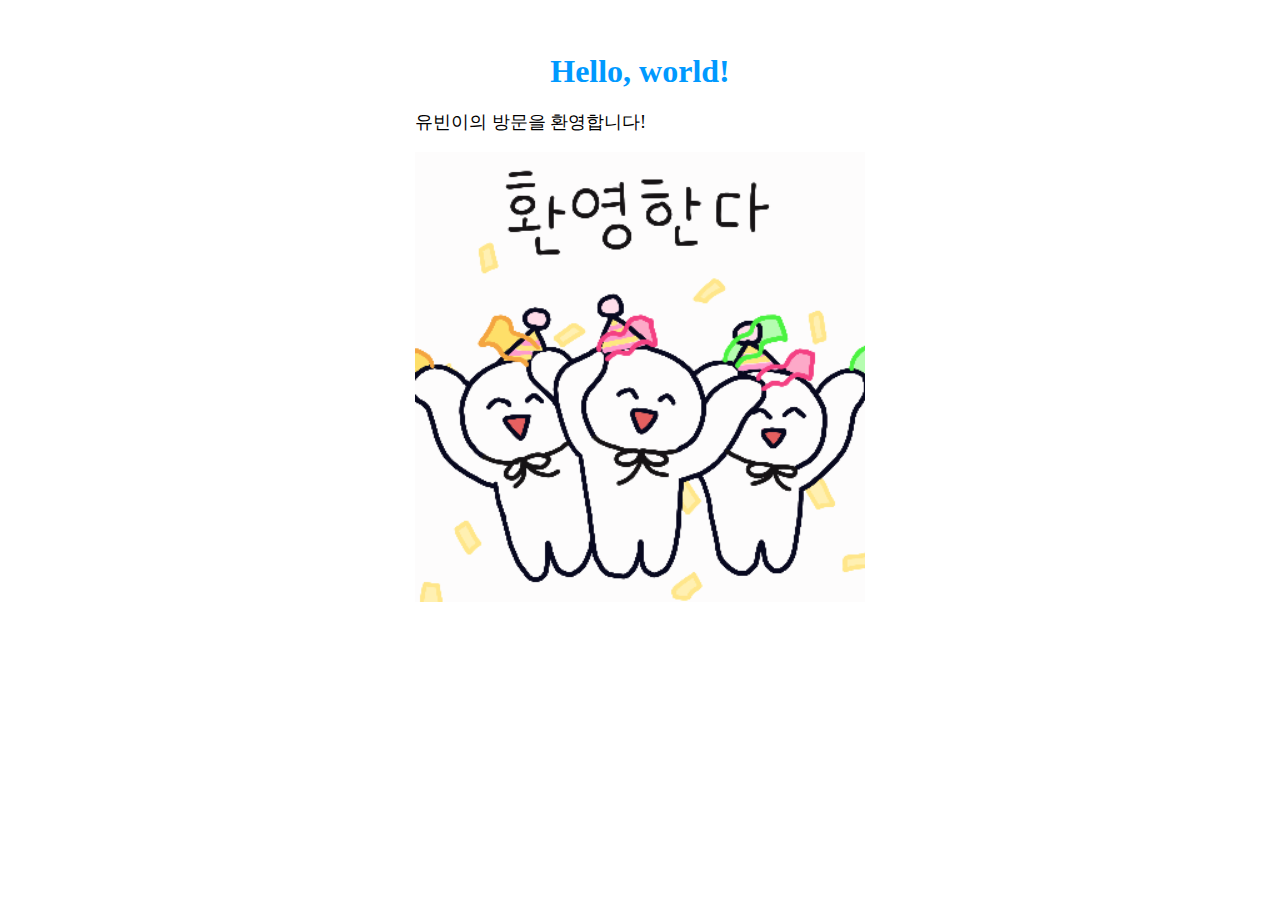
==== index.html @ f40cabe1 "Add files via upload" ====
<!DOCTYPE html>
<html>
  <head>
    <title>Hello, world!</title>
    <link rel="stylesheet" href="style.css">
  </head>
  <body>
    <div class="container">
      <h1>Hello, world!</h1>
      <p>유빈이의 방문을 환영합니다!</p>
      <img src="img/welcome.gif" alt="image" class="responsive-image">
    <div>
  </body>
</html>
---- style.css ----
body {
    margin: 0;
    padding: 0;
    font-size: 18px
  }
  
  .container{
    margin: 0 auto;
    padding: 2rem 4rem;
    max-width: 450px;
  }
  
  h1 {
    font-size: 2rem;
    text-align: center;
    color: #0099ff;
    margin-bottom: 20px;
  }

  .responsive-image {
    width: 100%;
    height: auto;
    max-width: 1000px; /* 이미지 최대 너비 지정 */
  }
  
  @media (max-width: 768px) {
    .responsive-image {
      max-width: 500px; /* 화면 너비가 768px 이하인 경우 이미지 최대 너비를 500px로 조정 */
    }
  }
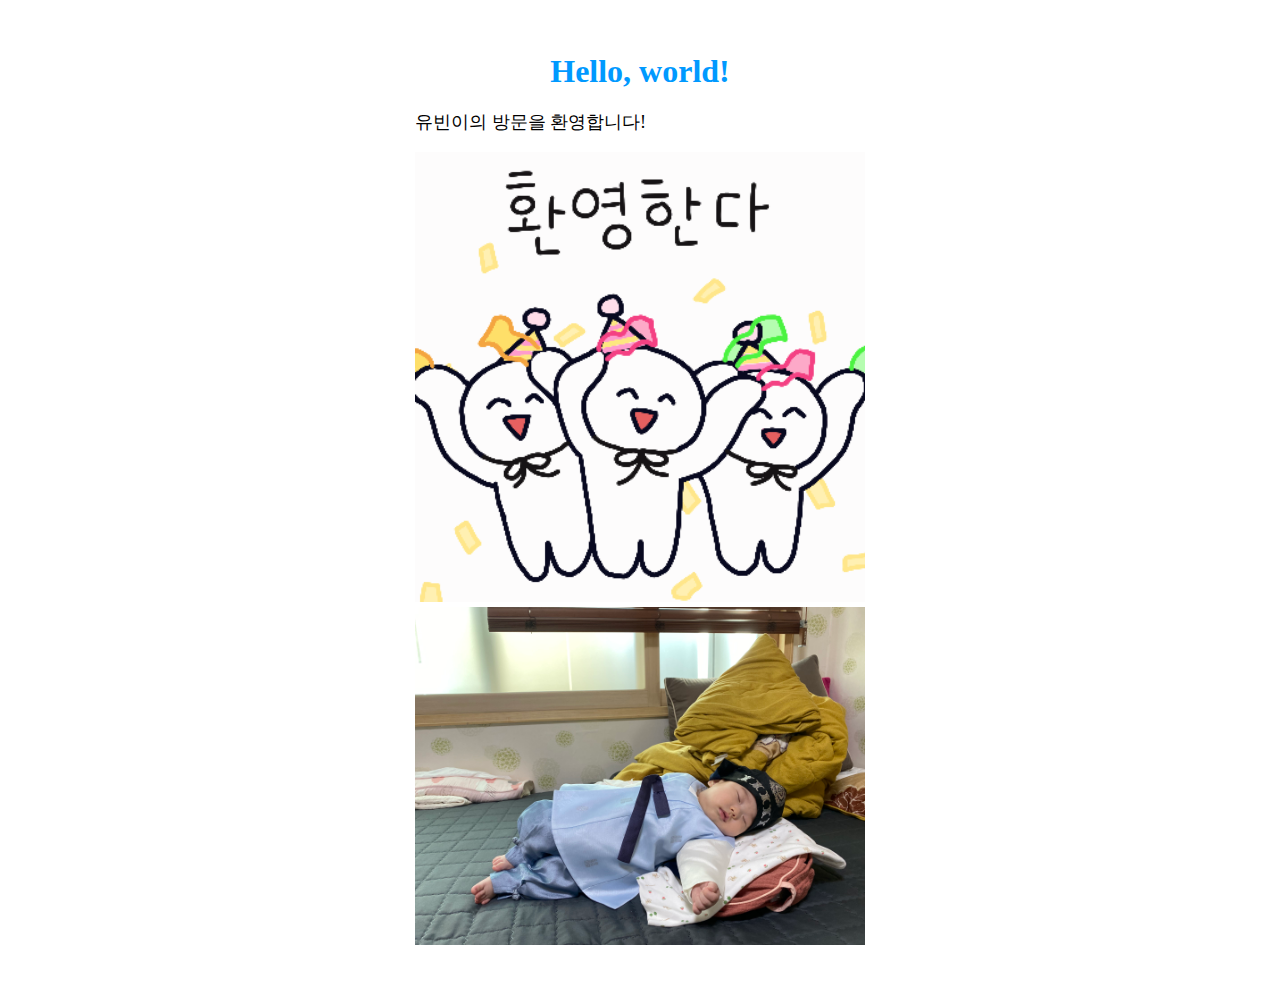
==== commit 53001ff2: "Update index.html" ====
--- a/index.html
+++ b/index.html
@@ -9,6 +9,7 @@
       <h1>Hello, world!</h1>
       <p>유빈이의 방문을 환영합니다!</p>
       <img src="img/welcome.gif" alt="image" class="responsive-image">
+      <img src="img/hc1.jpg" alt="image" class="responsive-image">
     <div>
   </body>
-</html>+</html>
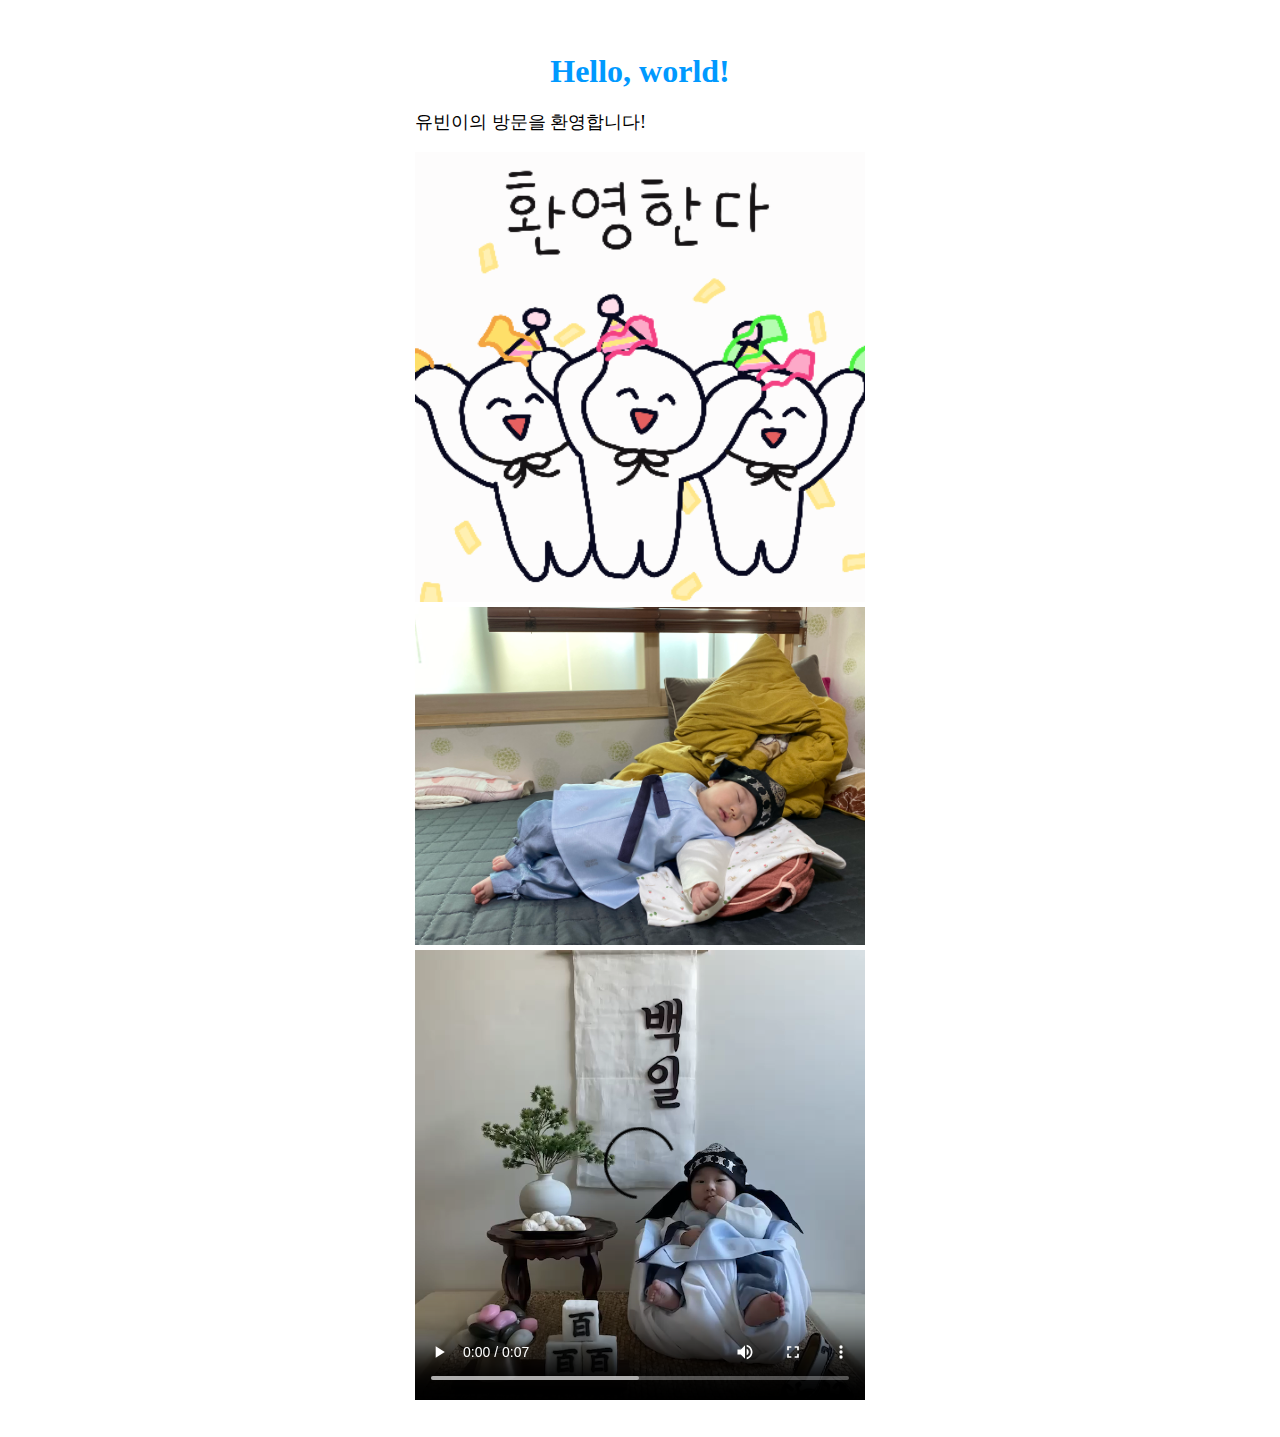
==== commit 847dde52: "Update index.html" ====
--- a/index.html
+++ b/index.html
@@ -10,6 +10,10 @@
       <p>유빈이의 방문을 환영합니다!</p>
       <img src="img/welcome.gif" alt="image" class="responsive-image">
       <img src="img/hc1.jpg" alt="image" class="responsive-image">
+      <video width=100% height=auto class="video" autoplay controls>
+        <source src="img/video_hc1.mp4" type="video/mp4">
+        <strong>Your browser does not support the video tag.</strong>
+      </video>
     <div>
   </body>
 </html>
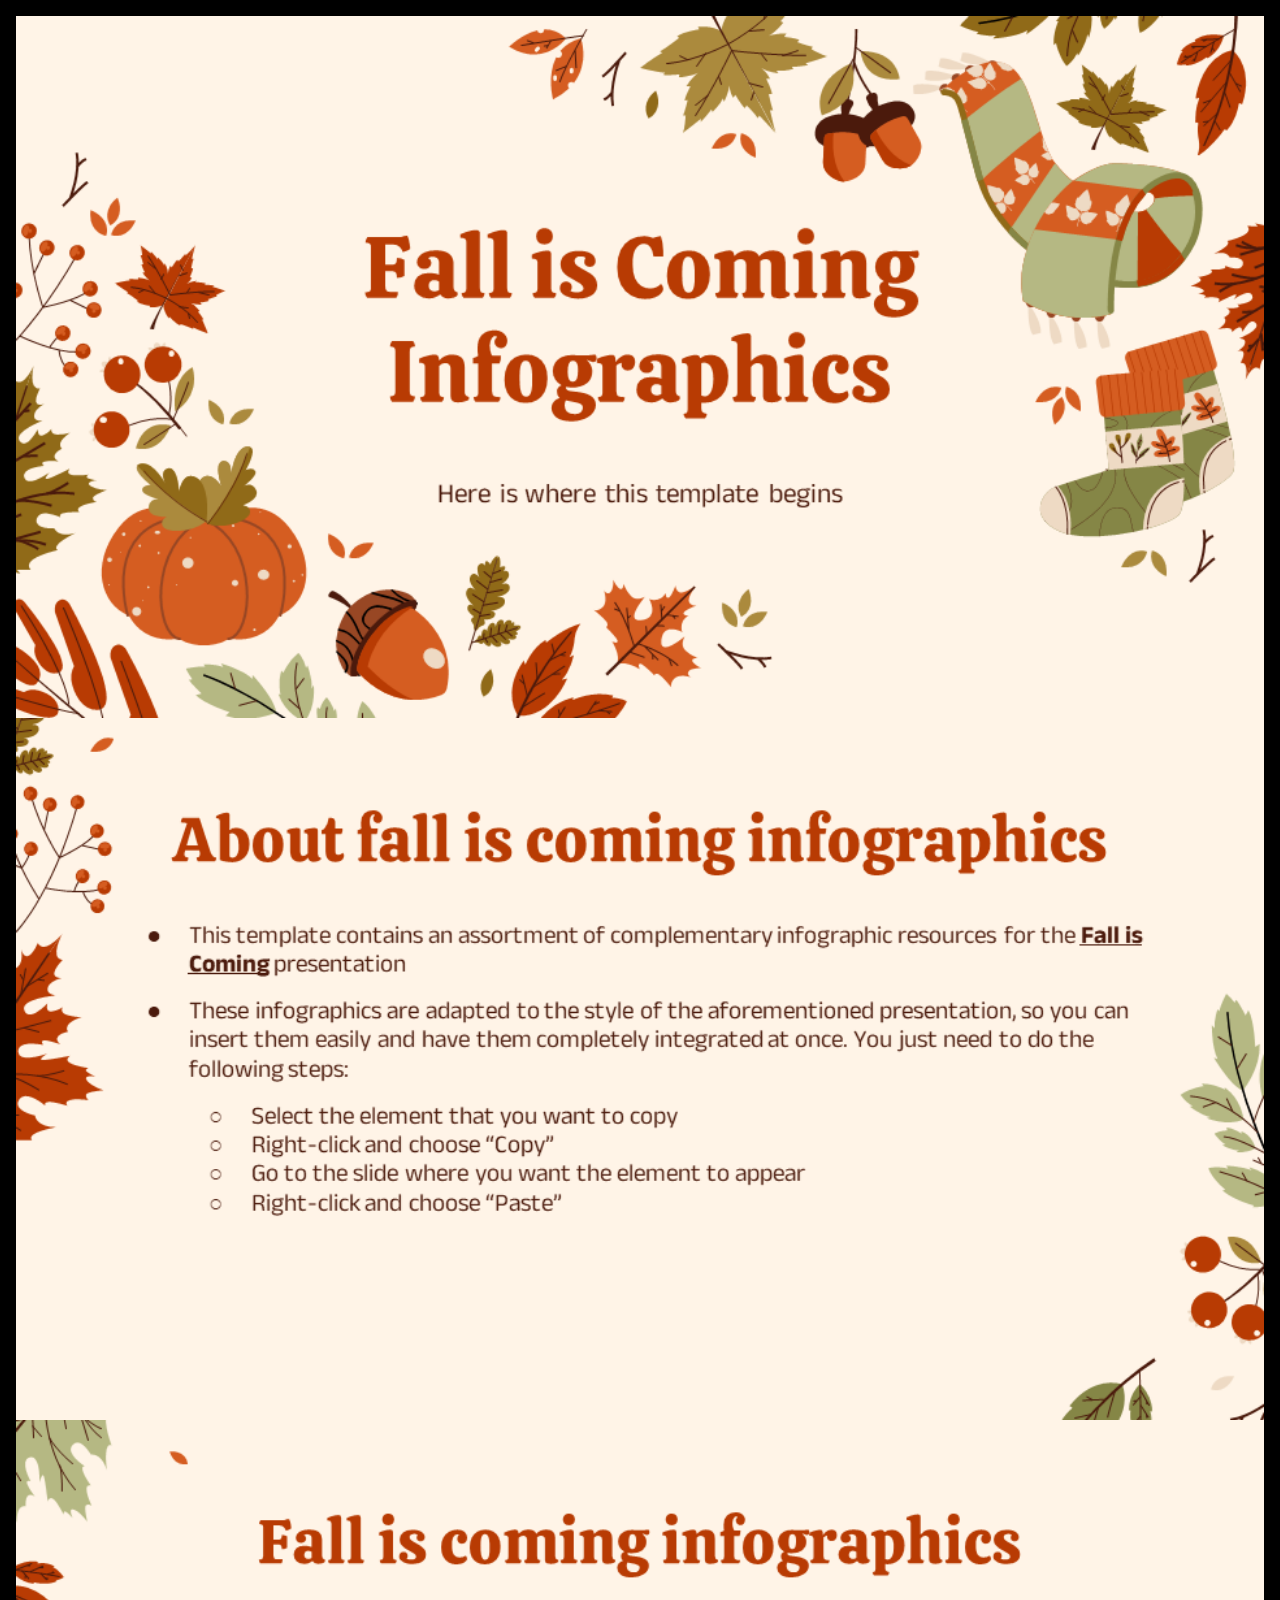
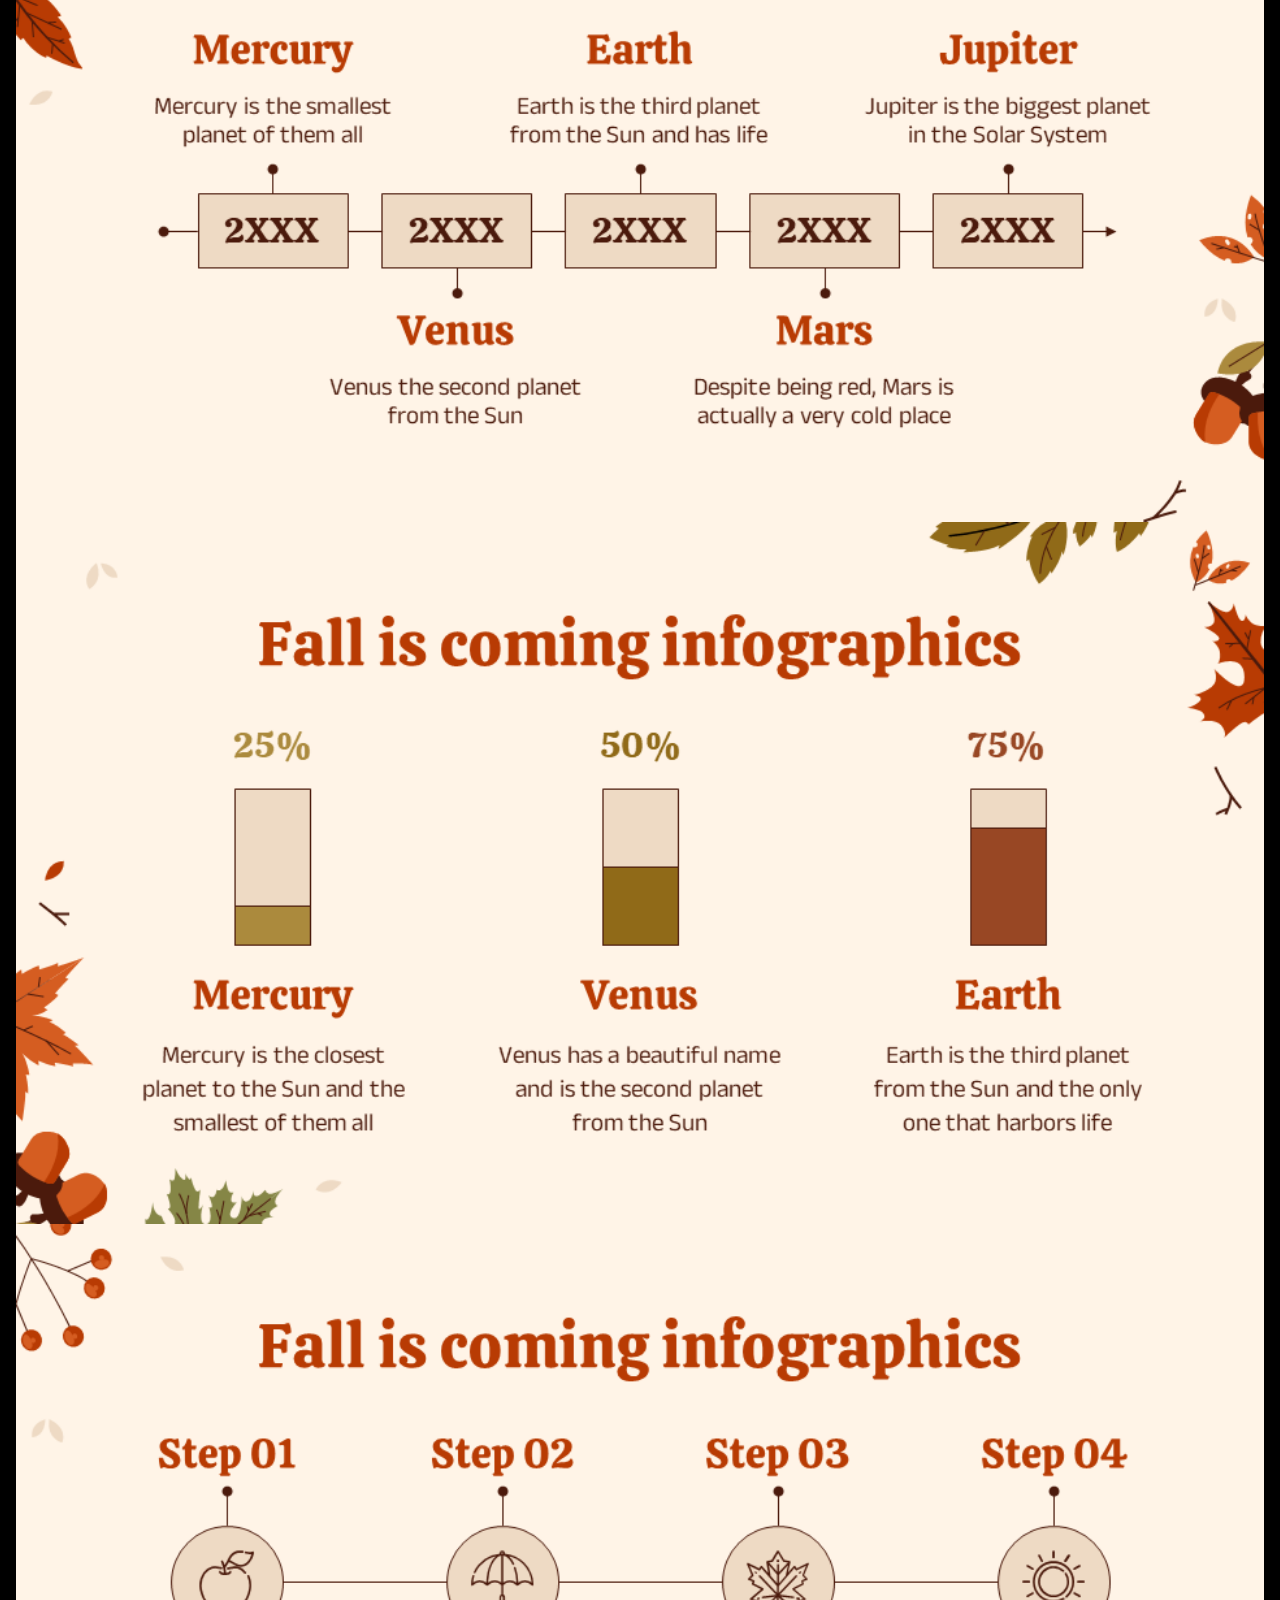
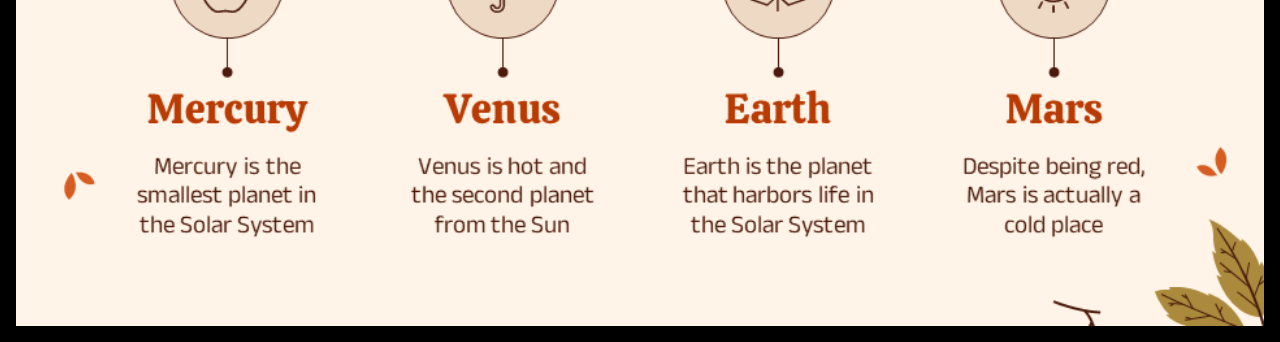
==== commit bc66c614: "Add files via upload" ====
--- a/index.html
+++ b/index.html
@@ -1,19 +1,20 @@
 <!DOCTYPE html>
 <html>
-  <head>
-    <title>Hello, world!</title>
-    <link rel="stylesheet" href="style.css">
-  </head>
-  <body>
-    <div class="container">
-      <h1>Hello, world!</h1>
-      <p>유빈이의 방문을 환영합니다!</p>
-      <img src="img/welcome.gif" alt="image" class="responsive-image">
-      <img src="img/hc1.jpg" alt="image" class="responsive-image">
-      <video width=100% height=auto class="video" autoplay controls>
-        <source src="img/video_hc1.mp4" type="video/mp4">
-        <strong>Your browser does not support the video tag.</strong>
-      </video>
-    <div>
-  </body>
-</html>
+
+<head>
+  <title>welcome</title>
+  <meta name="viewport" content="width=device-width, initial-scale=1.0">
+  <link rel="stylesheet" href="style.css">
+</head>
+
+<body bgcolor='black'>
+  <div class="container">
+    <img src="img/sd1.PNG" alt="image" class="responsive-image">
+    <img src="img/sd2.PNG" alt="image" class="responsive-image">
+    <img src="img/sd3.PNG" alt="image" class="responsive-image">
+    <img src="img/sd4.PNG" alt="image" class="responsive-image">
+    <img src="img/sd5.PNG" alt="image" class="responsive-image">
+  </div>
+</body>
+
+</html>--- a/style.css
+++ b/style.css
@@ -6,9 +6,14 @@
   
   .container{
     margin: 0 auto;
-    padding: 2rem 4rem;
-    max-width: 450px;
+    padding: 1rem;
+    max-width: auto;
   }
+
+  .imageContainer{
+    text-align: center;
+    max-width: auto;
+    }
   
   h1 {
     font-size: 2rem;
@@ -20,11 +25,11 @@
   .responsive-image {
     width: 100%;
     height: auto;
-    max-width: 1000px; /* 이미지 최대 너비 지정 */
+    vertical-align: bottom;
   }
   
   @media (max-width: 768px) {
     .responsive-image {
-      max-width: 500px; /* 화면 너비가 768px 이하인 경우 이미지 최대 너비를 500px로 조정 */
+      max-width: 500px;
     }
   }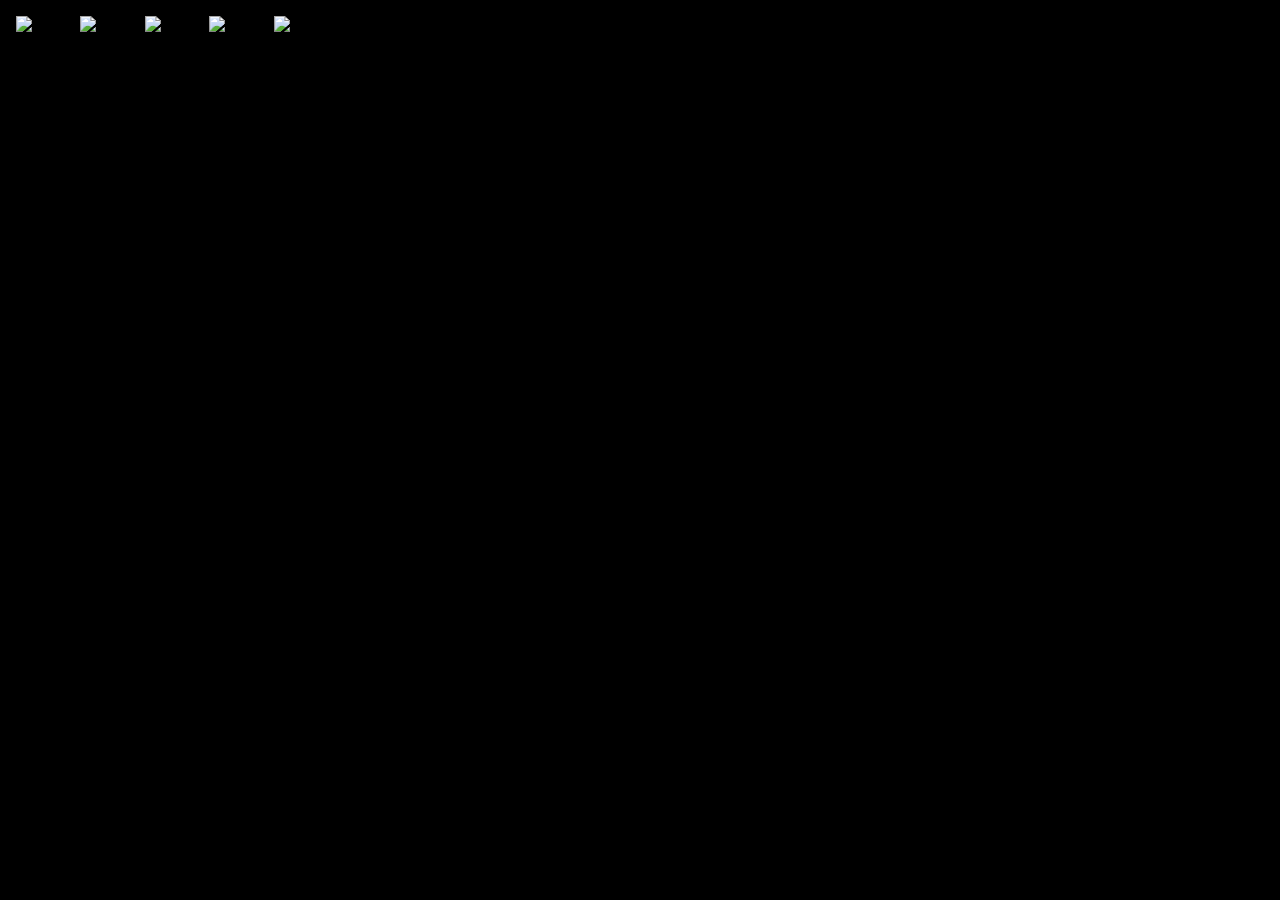
==== commit c38035da: "Update index.html" ====
--- a/index.html
+++ b/index.html
@@ -9,12 +9,12 @@
 
 <body bgcolor='black'>
   <div class="container">
-    <img src="img/sd1.PNG" alt="image" class="responsive-image">
-    <img src="img/sd2.PNG" alt="image" class="responsive-image">
-    <img src="img/sd3.PNG" alt="image" class="responsive-image">
-    <img src="img/sd4.PNG" alt="image" class="responsive-image">
-    <img src="img/sd5.PNG" alt="image" class="responsive-image">
+    <img src="img/1.PNG" alt="image" class="responsive-image">
+    <img src="img/2.PNG" alt="image" class="responsive-image">
+    <img src="img/3.PNG" alt="image" class="responsive-image">
+    <img src="img/4.PNG" alt="image" class="responsive-image">
+    <img src="img/5.PNG" alt="image" class="responsive-image">
   </div>
 </body>
 
-</html>+</html>
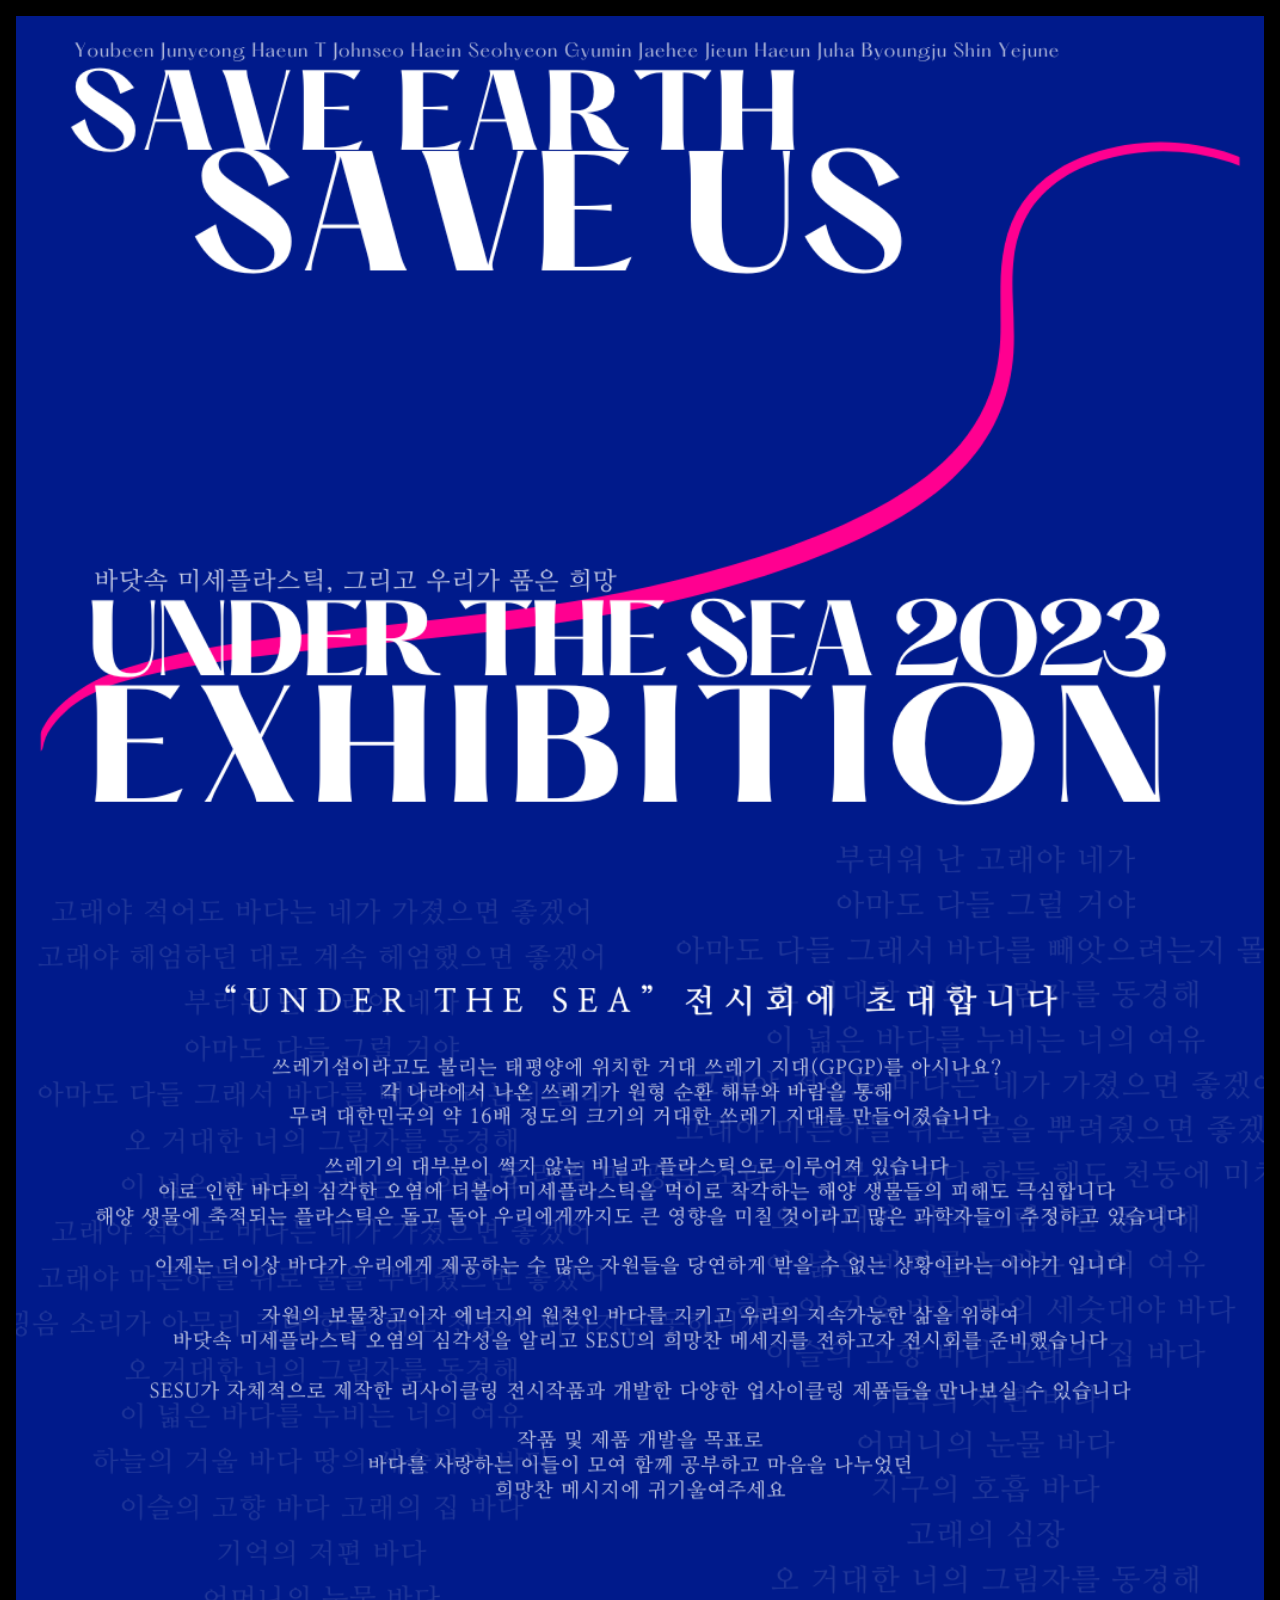
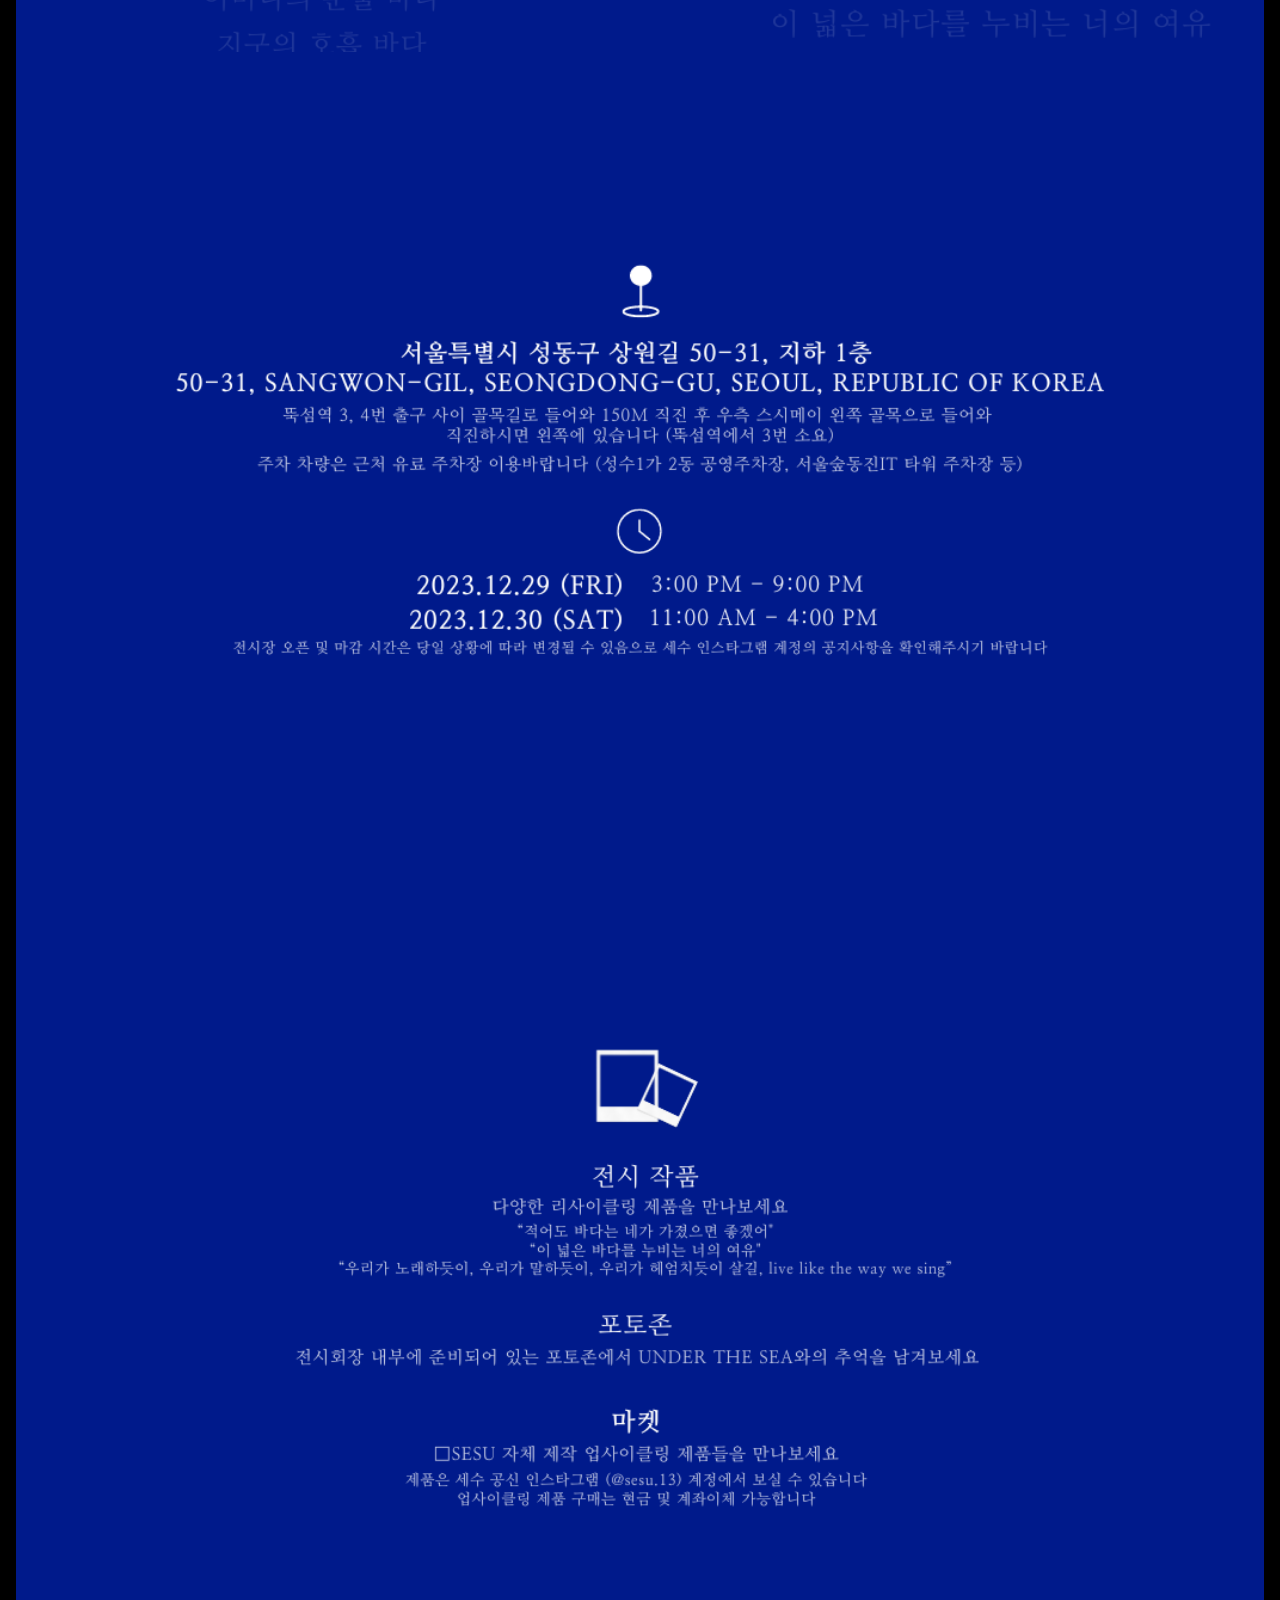
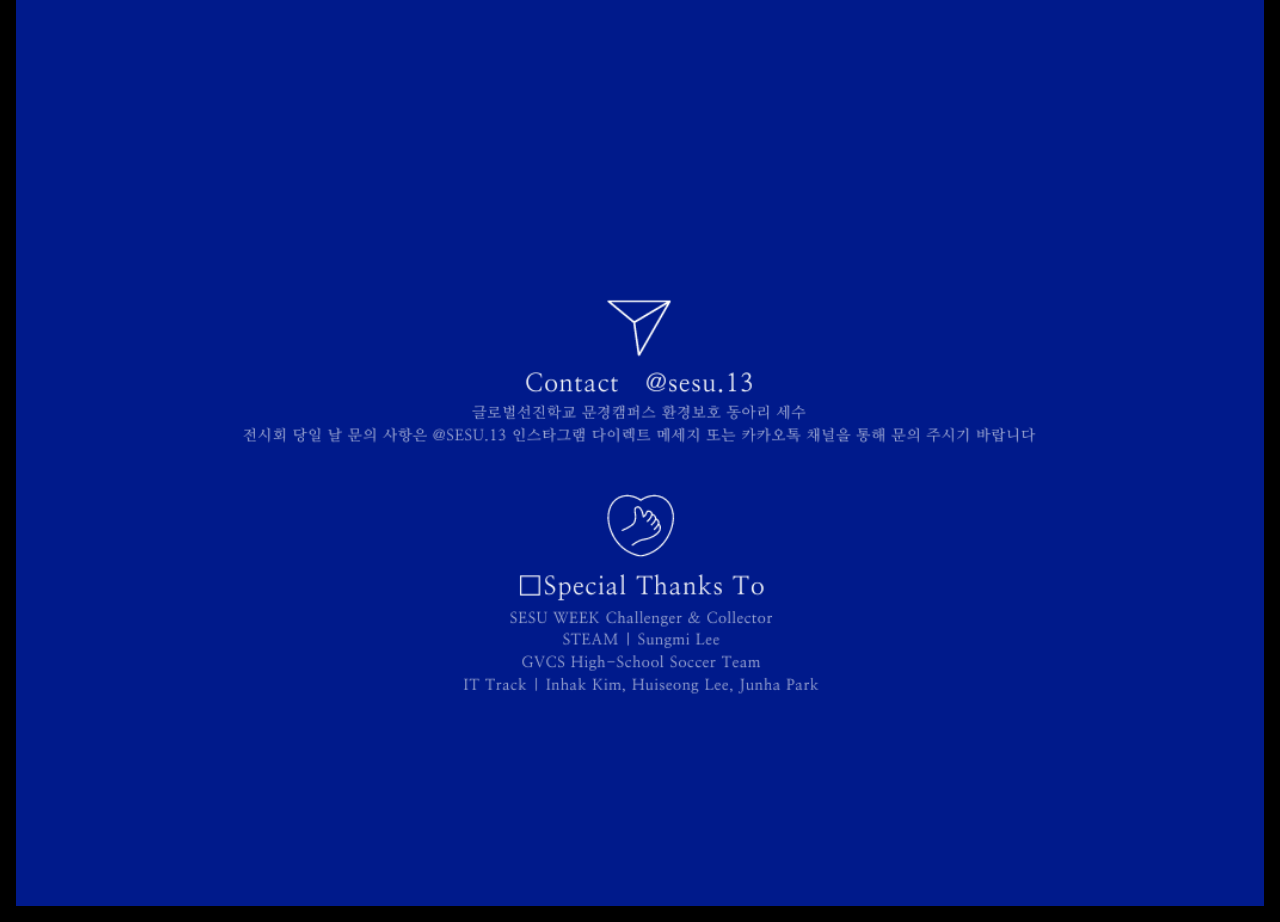
==== commit 8e512549: "Update index.html" ====
--- a/index.html
+++ b/index.html
@@ -9,11 +9,11 @@
 
 <body bgcolor='black'>
   <div class="container">
-    <img src="img/1.PNG" alt="image" class="responsive-image">
-    <img src="img/2.PNG" alt="image" class="responsive-image">
-    <img src="img/3.PNG" alt="image" class="responsive-image">
-    <img src="img/4.PNG" alt="image" class="responsive-image">
-    <img src="img/5.PNG" alt="image" class="responsive-image">
+    <img src="img/1.png" alt="image" class="responsive-image">
+    <img src="img/2.png" alt="image" class="responsive-image">
+    <img src="img/3.png" alt="image" class="responsive-image">
+    <img src="img/4.png" alt="image" class="responsive-image">
+    <img src="img/5.png" alt="image" class="responsive-image">
   </div>
 </body>
 
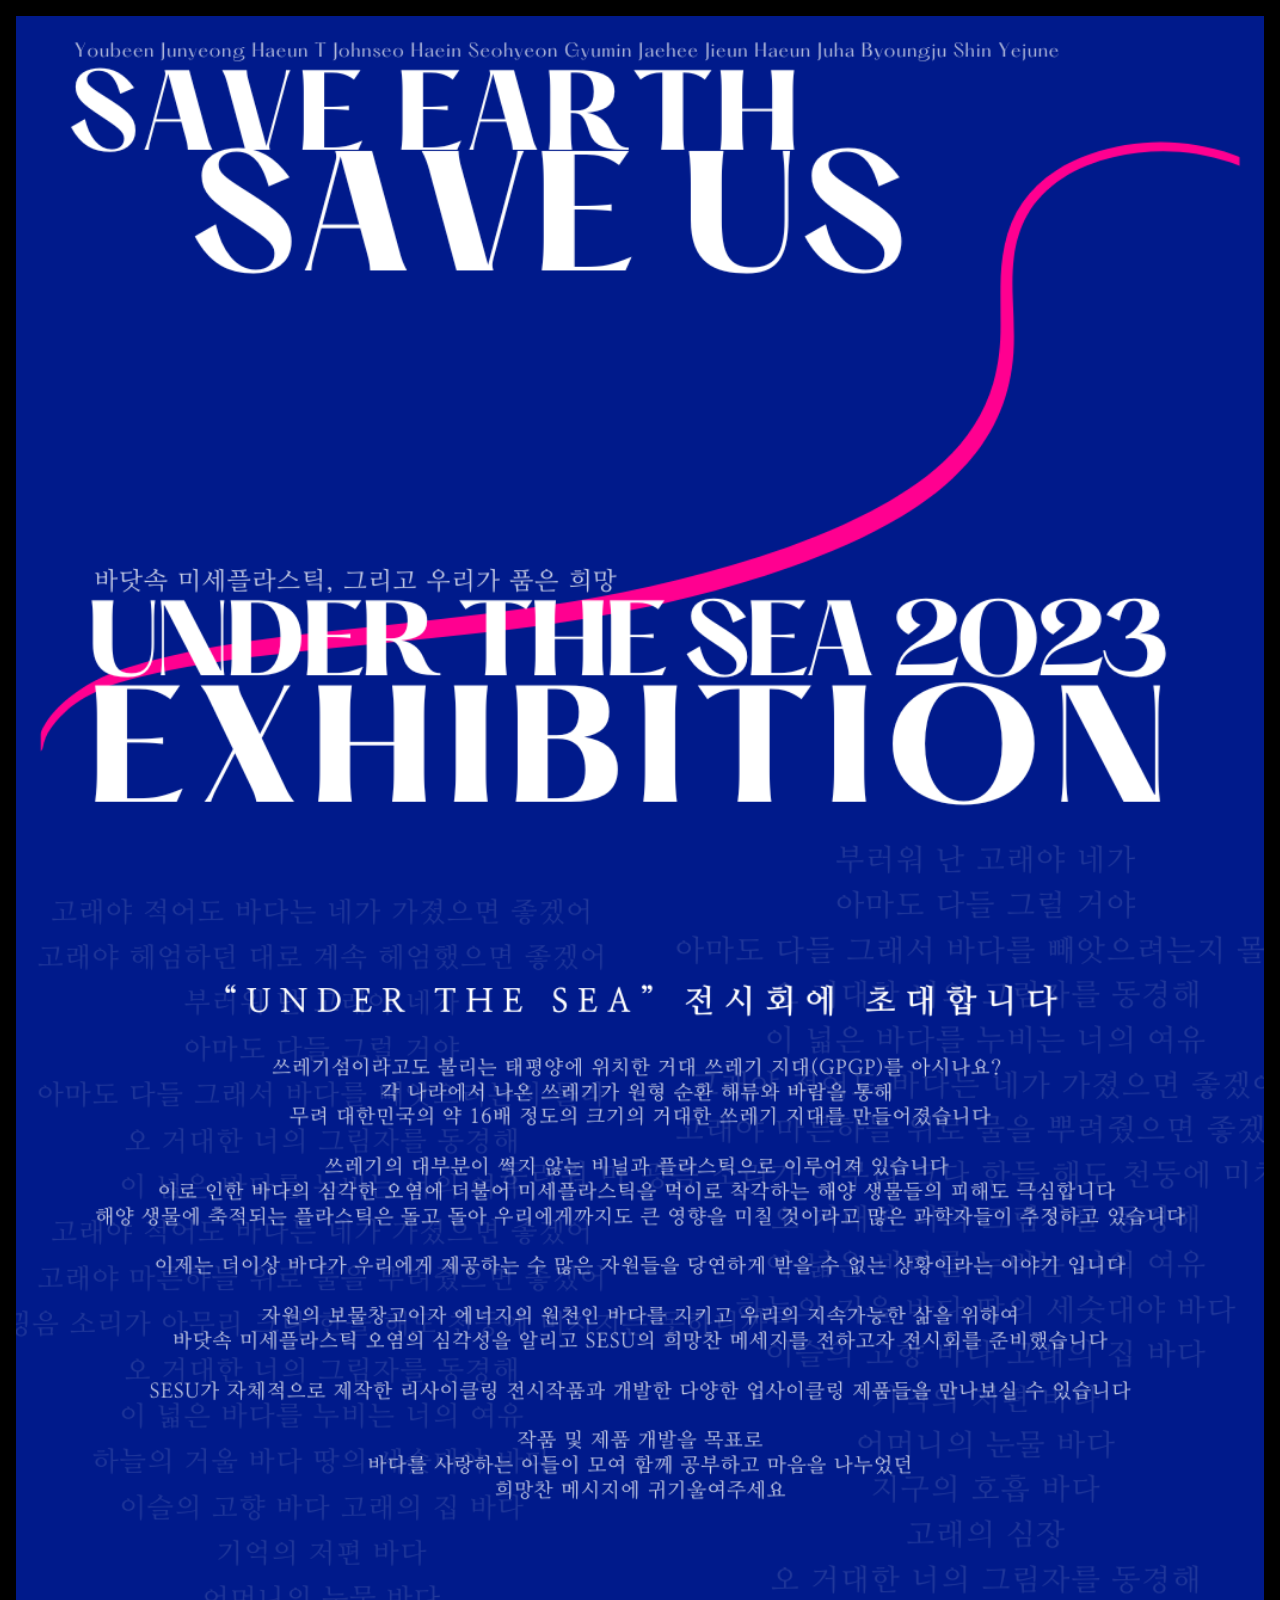
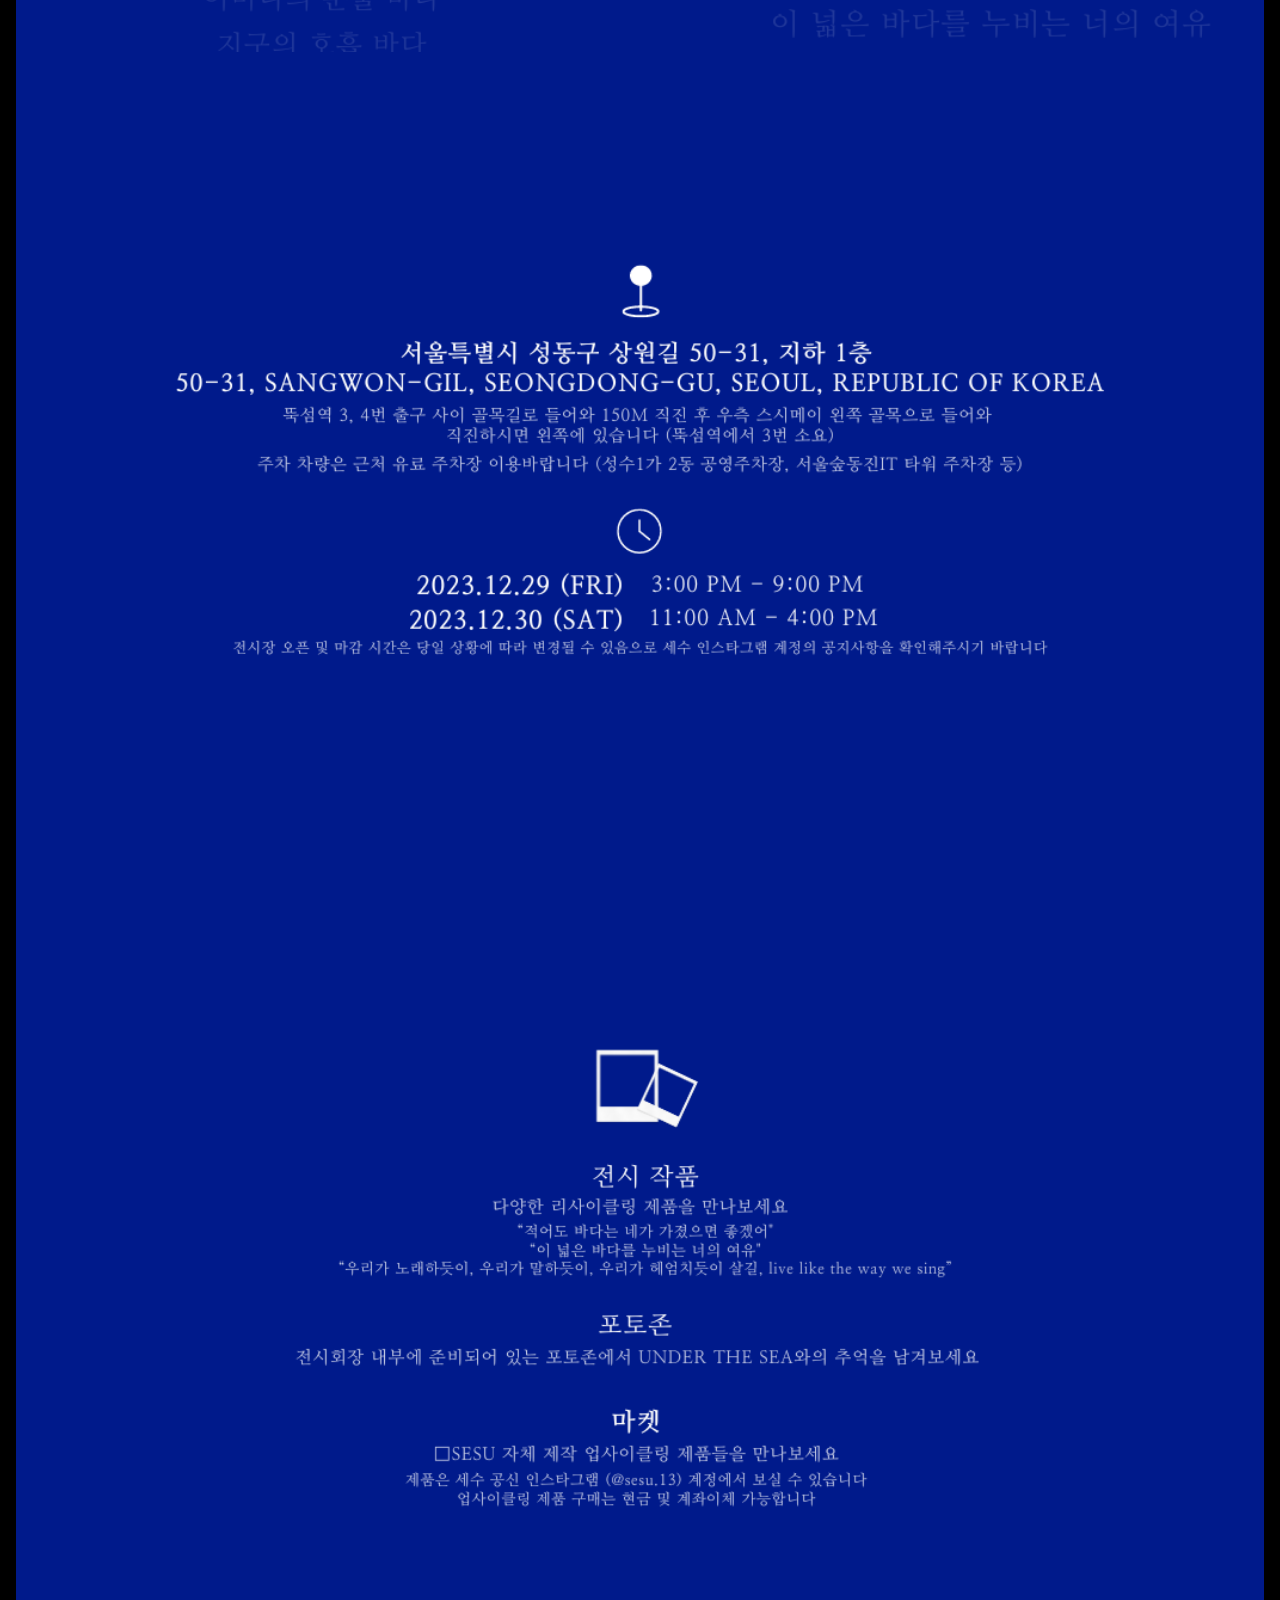
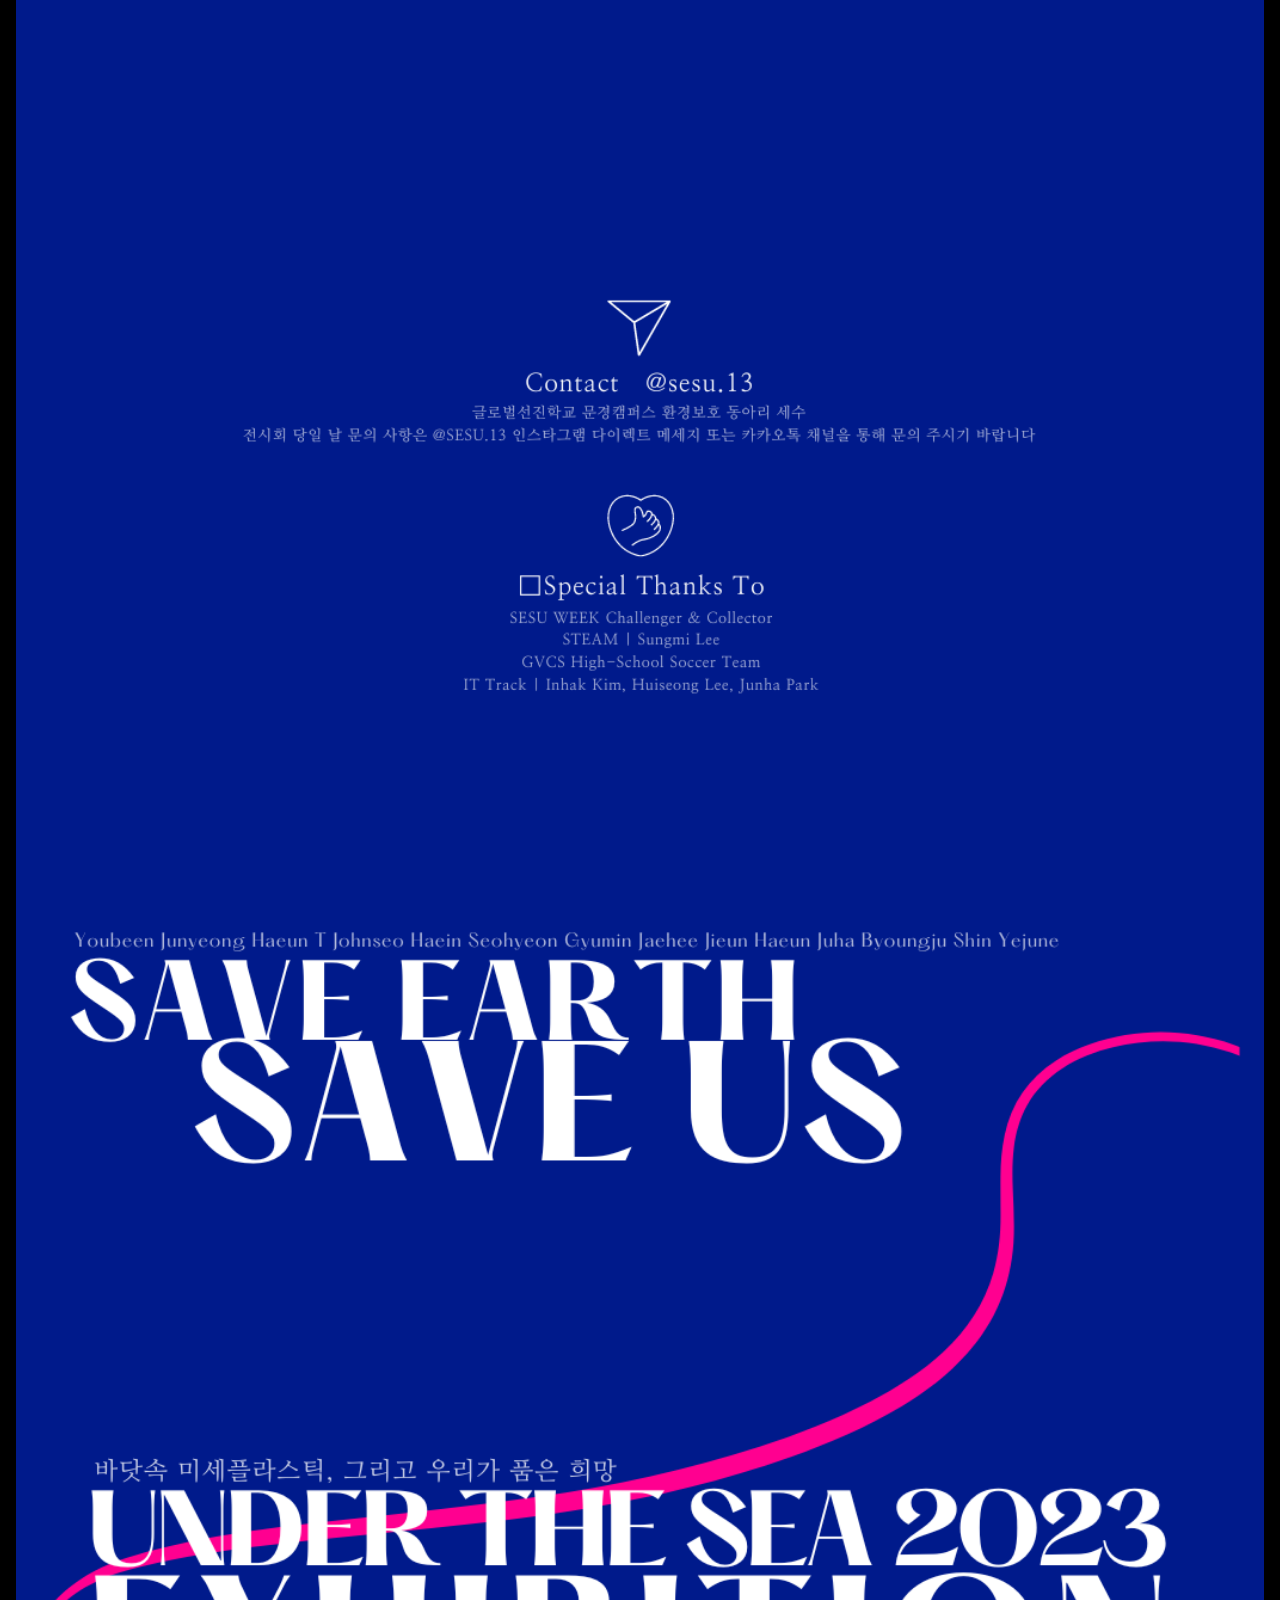
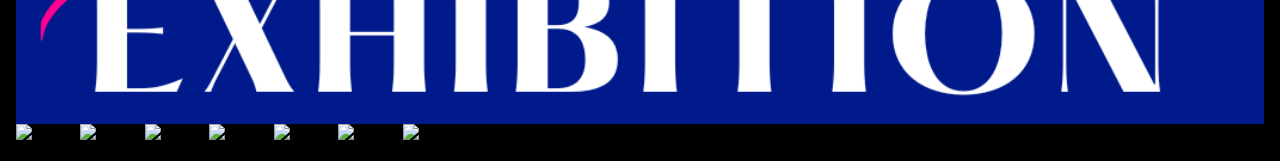
==== commit d90a3d88: "Update index.html" ====
--- a/index.html
+++ b/index.html
@@ -9,11 +9,20 @@
 
 <body bgcolor='black'>
   <div class="container">
-    <img src="img/1.png" alt="image" class="responsive-image">
-    <img src="img/2.png" alt="image" class="responsive-image">
-    <img src="img/3.png" alt="image" class="responsive-image">
-    <img src="img/4.png" alt="image" class="responsive-image">
-    <img src="img/5.png" alt="image" class="responsive-image">
+    <img id = "large" src="img/1.png" alt="image" class="responsive-image">
+    <img id = "large" src="img/2.png" alt="image" class="responsive-image">
+    <img id = "large" src="img/3.png" alt="image" class="responsive-image">
+    <img id = "large" src="img/4.png" alt="image" class="responsive-image">
+    <img id = "large" src="img/5.png" alt="image" class="responsive-image">
+    <img id = "large" src="img/6.png" alt="image" class="responsive-image">
+    
+    <img id = "small" src="img/s1.png" alt="image" class="responsive-image">
+    <img id = "small" src="img/s2.png" alt="image" class="responsive-image">
+    <img id = "small" src="img/s3.png" alt="image" class="responsive-image">
+    <img id = "small" src="img/s4.png" alt="image" class="responsive-image">
+    <img id = "small" src="img/s5.png" alt="image" class="responsive-image">
+    <img id = "small" src="img/s6.png" alt="image" class="responsive-image">
+    <img id = "small" src="img/s7.png" alt="image" class="responsive-image">
   </div>
 </body>
 
--- a/style.css
+++ b/style.css
@@ -28,8 +28,20 @@
     vertical-align: bottom;
   }
   
-  @media (max-width: 768px) {
-    .responsive-image {
-      max-width: 500px;
+  @media(min-width: 1024px){
+      #example_image_large{
+          display: block;
+      }
+      #example_image_small{
+          display: none;
+      }
     }
-  }+
+  @media(min-width: 768px){
+      #example_image_large{
+          display: none;
+      }
+      #example_image_small{
+          display: block;
+      }
+}
